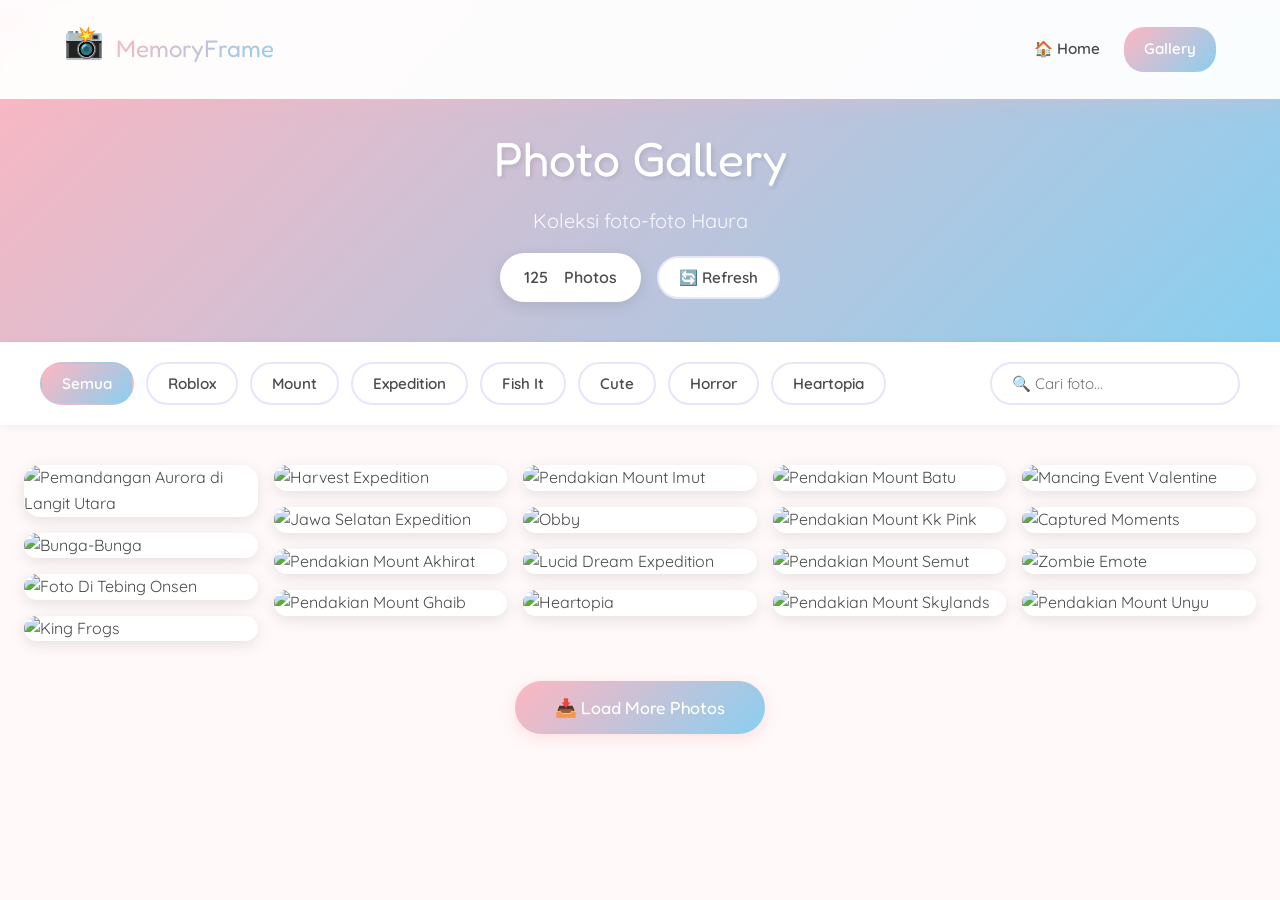
==== gallery.html @ 71f26bef "Add files via upload" ====
<!DOCTYPE html>
<html lang="id">
<head>
    <meta charset="UTF-8">
    <meta name="viewport" content="width=device-width, initial-scale=1.0">
    <title>MemoryFrame - Photo Gallery</title>
    <link rel="preconnect" href="https://fonts.googleapis.com">
    <link rel="preconnect" href="https://fonts.gstatic.com" crossorigin>
    <link href="https://fonts.googleapis.com/css2?family=Fredoka+One&family=Quicksand:wght@400;500;600;700&display=swap" rel="stylesheet">
    <link rel="stylesheet" href="css/style.css">
    <link rel="stylesheet" href="css/gallery.css">
    <!-- Audio Elements like home -->
    <audio id="bgMusic" loop preload="auto">
        <source src="audio/whitepetals.mp3" type="audio/mpeg">
        Your browser does not support the audio element.
    </audio>
</head>
<body>

    <!-- Floating Background -->
    <div class="bg-decoration">
        <div class="floating-element heart">❤</div>
        <div class="floating-element star">★</div>
        <div class="floating-element heart">💖</div>
        <div class="floating-element star">✨</div>
        <div class="floating-element heart">💕</div>
    </div>

    <!-- Header -->
    <header class="main-header">
        <div class="header-content">
            <div class="logo">
                <span class="logo-icon">📸</span>
                <h1 class="logo-text">MemoryFrame</h1>
            </div>
            <nav class="main-nav">
                <a href="main.html" class="nav-link">🏠 Home</a>
                <a href="gallery.html" class="nav-link nav-btn">Gallery</a>
            </nav>

        </div>
    </header>

    <!-- Gallery Header -->
    <section class="gallery-header">
        <div class="gallery-header-content">
            <h1>Photo Gallery</h1>
            <p>Koleksi foto-foto Haura</p>
            <div class="gallery-stats">
                <span id="totalPhotos">0</span> Photos
            </div>
            <button id="refreshBtn" class="refresh-btn" onclick="refreshGallery()">🔄 Refresh</button>
        </div>
    </section>

    <!-- Filter Buttons -->
    <section class="filter-section">
        <div class="filter-container">
            <button class="filter-btn active" data-filter="all">Semua</button>
            <button class="filter-btn" data-filter="roblox">Roblox</button>
            <button class="filter-btn" data-filter="mount">Mount</button>
            <button class="filter-btn" data-filter="expedition">Expedition</button>
            <button class="filter-btn" data-filter="fishit">Fish It</button>
            <button class="filter-btn" data-filter="cute">Cute</button>
            <button class="filter-btn" data-filter="horror">Horror</button>
            <button class="filter-btn" data-filter="heartopia">Heartopia</button>
            <div class="search-box">
                <input type="text" id="searchInput" placeholder="🔍 Cari foto...">
            </div>
        </div>
    </section>

    <!-- Pinterest-style Gallery -->
    <section class="pinterest-gallery">
        <div class="masonry-grid" id="masonryGrid">
        </div>
        
        <div class="load-more-container">
            <button id="loadMoreBtn" class="load-more-btn">
                📥 Load More Photos
            </button>
        </div>
        
        <div id="loadingIndicator" class="loading-indicator">
            <div class="loader"></div>
            <p>Memuat foto...</p>
        </div>
    </section>

    <!-- Photo Modal -->
    <div id="photoModal" class="photo-modal">
        <div class="photo-modal-content">
            <div class="photo-modal-body">
                <div class="photo-display">
                    <img id="modalPhoto" src="" alt="Photo">
                </div>
                <div class="photo-details">
                    <div class="photo-actions">
                        <!-- Future actions like share, download -->
                    </div>
                    <h3 id="modalTitle"></h3>
                    <div class="photo-date" id="modalDate"></div>
                    <div class="photo-caption" id="modalCaption"></div>
                    <button id="modalClose" class="modal-close-btn">×</button>
                </div>
            </div>
        </div>
    </div>

<script src="js/main.js"></script>
<script src="js/gallery-fixed.js"></script>

</body>
</html>
---- css/style.css ----
/* MemoryFrame - Main Stylesheet */
:root { --pastel-pink: #FFB6C1; --baby-blue: #89CFF0; --pastel-yellow: #FFFACD; --lavender: #E6E6FA; --mint-green: #98FB98; --soft-white: #FFF9F9; --dark-text: #4A4A4A; --light-text: #7A7A7A; --shadow-color: rgba(255, 182, 193, 0.3); }
* { margin: 0; padding: 0; box-sizing: border-box; }
html { scroll-behavior: smooth; }
body { font-family: 'Quicksand', sans-serif; background: var(--soft-white); color: var(--dark-text); line-height: 1.6; overflow-x: hidden; }
h1, h2, h3, h4 { font-family: 'Fredoka One', cursive; font-weight: 400; }
.bg-decoration { position: fixed; top: 0; left: 0; width: 100%; height: 100%; pointer-events: none; z-index: 0; overflow: hidden; }
.floating-element { position: absolute; font-size: 1.5rem; opacity: 0.6; animation: float 6s ease-in-out infinite; }
.floating-element.heart { color: var(--pastel-pink); }
.floating-element.star { color: var(--pastel-yellow); }
.floating-element.pixel-roblox { color: var(--baby-blue); font-family: monospace; }
@keyframes float { 0%, 100% { transform: translateY(0) rotate(0deg); } 50% { transform: translateY(-20px) rotate(10deg); } }
.sparkle { position: absolute; width: 10px; height: 10px; background: var(--pastel-yellow); border-radius: 50%; animation: sparkle 2s ease-in-out infinite; }
.sparkle-1 { top: 10%; left: 20%; }
.sparkle-2 { top: 30%; left: 80%; animation-delay: 0.5s; }
.sparkle-3 { top: 50%; left: 40%; animation-delay: 1s; }
.sparkle-4 { top: 70%; left: 60%; animation-delay: 1.5s; }
.sparkle-5 { top: 90%; left: 30%; animation-delay: 2s; }
@keyframes sparkle { 0%, 100% { opacity: 0; transform: scale(0); } 50% { opacity: 1; transform: scale(1); } }
.password-gate { min-height: 100vh; display: flex; align-items: center; justify-content: center; padding: 20px; background: linear-gradient(135deg, #E6E6FA 0%, #FFFACD 100%); }
.gate-card { background: rgba(255, 255, 255, 0.95); border-radius: 24px; padding: 48px; max-width: 480px; width: 100%; box-shadow: 0 20px 60px var(--shadow-color); position: relative; animation: cardAppear 0.6s ease-out; }
@keyframes cardAppear { from { opacity: 0; transform: translateY(30px); } to { opacity: 1; transform: translateY(0); } }
.corner-decor { position: absolute; font-size: 1.5rem; color: var(--pastel-pink); opacity: 0.6; }
.corner-decor.top-left { top: 16px; left: 16px; }
.corner-decor.top-right { top: 16px; right: 16px; transform: rotate(90deg); }
.corner-decor.bottom-left { bottom: 16px; left: 16px; transform: rotate(-90deg); }
.corner-decor.bottom-right { bottom: 16px; right: 16px; transform: rotate(180deg); }
.gate-content { text-align: center; }
.logo-section { margin-bottom: 32px; }
.logo-icon { font-size: 4rem; display: block; margin-bottom: 16px; animation: bounce 2s ease-in-out infinite; }
@keyframes bounce { 0%, 100% { transform: translateY(0); } 50% { transform: translateY(-10px); } }
.title { font-size: 2.5rem; background: linear-gradient(135deg, #FFB6C1 0%, #89CFF0 100%); -webkit-background-clip: text; -webkit-text-fill-color: transparent; background-clip: text; margin-bottom: 8px; }
.subtitle { color: var(--light-text); font-size: 1rem; font-weight: 500; }
.question-box { background: linear-gradient(135deg, #E6E6FA 0%, #FFFACD 100%); border-radius: 16px; padding: 24px; margin: 24px 0; border: 2px dashed var(--baby-blue); }
.question-label { display: block; font-size: 0.875rem; color: var(--light-text); margin-bottom: 8px; font-weight: 600; }
.question-text { font-family: 'Fredoka One', cursive; font-size: 2rem; }
.input-section { margin: 24px 0; }
.password-input { width: 100%; padding: 16px 24px; border: 2px solid var(--lavender); border-radius: 16px; font-size: 1rem; font-family: 'Quicksand', sans-serif; transition: all 0.3s ease; background: white; }
.password-input:focus { outline: none; border-color: var(--pastel-pink); box-shadow: 0 0 0 4px rgba(255, 182, 193, 0.2); }
.password-input::placeholder { color: var(--light-text); }
.unlock-btn { width: 100%; padding: 16px 32px; margin-top: 16px; background: linear-gradient(135deg, #FFB6C1 0%, #89CFF0 100%); border: none; border-radius: 16px; font-size: 1.1rem; font-family: 'Fredoka One', cursive; color: white; cursor: pointer; transition: all 0.3s ease; display: flex; align-items: center; justify-content: center; gap: 8px; }
.unlock-btn:hover { transform: translateY(-2px); box-shadow: 0 8px 24px var(--shadow-color); }
.error-message, .success-message { display: none; align-items: center; justify-content: center; gap: 8px; padding: 16px; border-radius: 12px; margin-top: 16px; }
.error-message { background: #FFE4E1; color: #D4605A; }
.success-message { background: #E0FFE0; color: #4CAF50; }
.error-message.show, .success-message.show { display: flex; }
@keyframes shake { 0%, 100% { transform: translateX(0); } 25% { transform: translateX(-10px); } 75% { transform: translateX(10px); } }
@keyframes scaleIn { from { transform: scale(0.8); opacity: 0; } to { transform: scale(1); opacity: 1; } }
.gate-footer { margin-top: 24px; padding-top: 24px; border-top: 1px solid var(--lavender); }
.footer-text { font-size: 0.875rem; color: var(--light-text); }

.auth-container { min-height: 100vh; display: flex; align-items: center; justify-content: center; padding: 20px; }
.auth-card { max-width: 420px; }
.auth-form { display: flex; flex-direction: column; gap: 16px; }
.form-group { display: flex; flex-direction: column; }
.form-group input { padding: 16px; border: 2px solid var(--lavender); border-radius: 12px; font-size: 1rem; transition: border-color 0.3s; }
.form-group input:focus { outline: none; border-color: var(--pastel-pink); }
.admin-checkbox { display: flex; align-items: center; gap: 8px; font-size: 0.9rem; color: var(--light-text); cursor: pointer; }
.auth-message { padding: 12px; border-radius: 8px; margin-top: 12px; text-align: center; }
.auth-message.loading { background: var(--mint-green); color: var(--dark-text); }
.auth-message.success { background: #E0FFE0; color: #4CAF50; }
.auth-message.error { background: #FFE4E1; color: #D4605A; }
.switch-link { text-align: center; color: var(--light-text); cursor: pointer; margin: 16px 0; font-size: 0.9rem; }
.switch-link:hover { color: var(--pastel-pink); }
.forgot-password { background: none; border: none; color: var(--baby-blue); font-size: 0.9rem; cursor: pointer; text-decoration: underline; align-self: center; }
.role-badge { padding: 4px 12px; border-radius: 20px; font-size: 0.8rem; font-weight: 600; }
.role-badge.admin { background: #FF6B81; color: white; }
.role-badge.user { background: var(--mint-green); color: var(--dark-text); }
.main-header { position: fixed; top: 0; left: 0; right: 0; background: rgba(255, 255, 255, 0.95); backdrop-filter: blur(10px); z-index: 1000; box-shadow: 0 2px 20px var(--shadow-color); }
.header-content { max-width: 1200px; margin: 0 auto; padding: 16px 24px; display: flex; align-items: center; justify-content: space-between; }
.logo { display: flex; align-items: center; gap: 12px; }
.logo-icon { font-size: 2rem; }
.logo-text { font-size: 1.5rem; background: linear-gradient(135deg, #FFB6C1 0%, #89CFF0 100%); -webkit-background-clip: text; -webkit-text-fill-color: transparent; background-clip: text; }
.main-nav { display: flex; align-items: center; gap: 24px; }
.nav-link { text-decoration: none; color: var(--dark-text); font-weight: 600; font-size: 0.95rem; transition: all 0.3s ease; position: relative; }
.nav-link::after { content: ''; position: absolute; bottom: -4px; left: 0; width: 0; height: 2px; background: var(--pastel-pink); transition: width 0.3s ease; }
.nav-link:hover::after { width: 100%; }
.nav-link:hover { color: var(--pastel-pink); }
.nav-btn { background: linear-gradient(135deg, #FFB6C1 0%, #89CFF0 100%); color: white !important; padding: 10px 20px; border-radius: 20px; }
.nav-btn::after { display: none; }
.nav-btn:hover { transform: translateY(-2px); box-shadow: 0 4px 12px var(--shadow-color); }
.mobile-menu-btn { display: none; background: none; border: none; font-size: 1.5rem; cursor: pointer; }
.hero-section { min-height: 60vh; display: flex; align-items: center; justify-content: center; text-align: center; padding: 120px 24px 60px; background: linear-gradient(135deg, #E6E6FA 0%, #FFFACD 100%); position: relative; z-index: 1; }
.hero-content { max-width: 800px; }
.hero-title { font-size: 3rem; margin-bottom: 16px; background: linear-gradient(135deg, #FFB6C1 0%, #89CFF0 100%); -webkit-background-clip: text; -webkit-text-fill-color: transparent; background-clip: text; animation: fadeInUp 0.8s ease-out; }
.hero-subtitle { font-size: 1.25rem; color: var(--light-text); margin-bottom: 24px; animation: fadeInUp 0.8s ease-out 0.2s both; }
.hero-decoration { display: flex; justify-content: center; gap: 16px; animation: fadeInUp 0.8s ease-out 0.4s both; }
.hero-emoji { font-size: 2rem; animation: emojiFloat 3s ease-in-out infinite; }
.hero-emoji:nth-child(1) { animation-delay: 0s; }
.hero-emoji:nth-child(2) { animation-delay: 0.5s; }
.hero-emoji:nth-child(3) { animation-delay: 1s; }
.hero-emoji:nth-child(4) { animation-delay: 1.5s; }
.hero-emoji:nth-child(5) { animation-delay: 2s; }
@keyframes emojiFloat { 0%, 100% { transform: translateY(0); } 50% { transform: translateY(-10px); } }
@keyframes fadeInUp { from { opacity: 0; transform: translateY(20px); } to { opacity: 1; transform: translateY(0); } }
.section { padding: 80px 24px; position: relative; z-index: 1; }
.section-container { max-width: 1200px; margin: 0 auto; }
.section-header { text-align: center; margin-bottom: 48px; }
.section-title { font-size: 2.5rem; margin-bottom: 8px; }
.section-subtitle { color: var(--light-text); font-size: 1.1rem; }
.gallery-section { background: white; }
.gallery-grid { display: grid; grid-template-columns: repeat(auto-fill, minmax(300px, 1fr)); gap: 24px; }
.gallery-item { opacity: 0; transform: translateY(30px); transition: all 0.6s ease-out; }
.gallery-item.visible { opacity: 1; transform: translateY(0); }
.photo-frame { position: relative; border-radius: 16px; overflow: hidden; box-shadow: 0 8px 32px var(--shadow-color); cursor: pointer; transition: transform 0.3s ease; }
.photo-frame:hover { transform: translateY(-8px); }
.gallery-img { width: 100%; height: 250px; object-fit: cover; display: block; }
.photo-overlay { position: absolute; bottom: 0; left: 0; right: 0; background: linear-gradient(transparent, rgba(0, 0, 0, 0.7)); padding: 40px 16px 16px; transform: translateY(100%); transition: transform 0.3s ease; }
.photo-frame:hover .photo-overlay { transform: translateY(0); }
.photo-caption { color: white; font-weight: 600; text-align: center; }
.videos-section { background: linear-gradient(135deg, #E6E6FA 0%, #FFFACD 100%); }
.videos-grid { display: grid; grid-template-columns: repeat(auto-fill, minmax(400px, 1fr)); gap: 24px; }
.video-card { background: white; border-radius: 16px; overflow: hidden; box-shadow: 0 8px 32px var(--shadow-color); }
.video-placeholder { height: 250px; background: var(--lavender); display: flex; flex-direction: column; align-items: center; justify-content: center; gap: 16px; }
.video-icon { font-size: 4rem; }
.video-info { padding: 20px; }
.video-title { font-size: 1.25rem; margin-bottom: 8px; }
.video-date { color: var(--light-text); font-size: 0.875rem; }
.timeline-section { background: white; }
.timeline { position: relative; max-width: 800px; margin: 0 auto; }
.timeline::before { content: ''; position: absolute; left: 50%; transform: translateX(-50%); width: 4px; height: 100%; background: var(--lavender); border-radius: 2px; }
.timeline-item { position: relative; padding: 24px; width: 50%; opacity: 0; transform: translateY(30px); transition: all 0.6s ease-out; }
.timeline-item.visible { opacity: 1; transform: translateY(0); }
.timeline-item:nth-child(odd) { left: 0; text-align: right; }
.timeline-item:nth-child(even) { left: 50%; text-align: left; }
.timeline-marker { position: absolute; width: 20px; height: 20px; background: var(--pastel-pink); border-radius: 50%; top: 32px; border: 4px solid white; box-shadow: 0 2px 8px var(--shadow-color); }
.timeline-item:nth-child(odd) .timeline-marker { right: -10px; }
.timeline-item:nth-child(even) .timeline-marker { left: -10px; }
.timeline-content { background: white; padding: 24px; border-radius: 16px; box-shadow: 0 4px 20px var(--shadow-color); }
.timeline-date { font-size: 0.875rem; color: var(--pastel-pink); font-weight: 600; margin-bottom: 8px; }
.timeline-title { font-size: 1.25rem; margin-bottom: 8px; }
.timeline-desc { color: var(--light-text); font-size: 0.95rem; }
.polaroid-section { background: linear-gradient(135deg, #98FB98 0%, #89CFF0 100%); }
.polaroid-grid { display: grid; grid-template-columns: repeat(auto-fit, minmax(350px, 1fr)); gap: 40px; justify-items: center; }
.polaroid-card { background: white; padding: 24px; border-radius: 4px; box-shadow: 0 8px 32px rgba(0, 0, 0, 0.15); transform: rotate(-2deg); transition: all 0.3s ease; cursor: pointer; opacity: 0; max-width: 380px; position: relative; }
.polaroid-card.visible { opacity: 1; transform: translateY(0) rotate(-2deg); }
.polaroid-card:nth-child(even) { transform: rotate(2deg); }
.polaroid-card:nth-child(even).visible { transform: translateY(0) rotate(2deg); }
.polaroid-card:hover { transform: scale(1.05) rotate(0deg) !important; z-index: 10; box-shadow: 0 16px 48px rgba(0, 0, 0, 0.2); }
.polaroid-photo { width: 100%; max-width: 340px; height: auto; max-height: 420px; overflow: hidden; border-radius: 2px; background: #f0f0f0; }
.polaroid-photo img { width: 100%; height: auto; object-fit: contain; }
.polaroid-caption { position: relative; margin-top: 12px; text-align: center; }
.polaroid-caption p { font-family: 'Quicksand', sans-serif; font-size: 0.95rem; margin-bottom: 4px; }
.polaroid-date { font-size: 0.75rem; color: var(--light-text); }
.upload-section { background: white; }
.upload-form-container { max-width: 600px; margin: 0 auto; background: var(--soft-white); padding: 40px; border-radius: 24px; box-shadow: 0 8px 32px var(--shadow-color); }
.upload-form { display: flex; flex-direction: column; gap: 20px; }
.form-group { display: flex; flex-direction: column; gap: 8px; }
.form-group label { font-weight: 600; }
.form-group input, .form-group select, .form-group textarea { padding: 14px 18px; border: 2px solid var(--lavender); border-radius: 12px; font-size: 1rem; font-family: 'Quicksand', sans-serif; transition: all 0.3s ease; background: white; }
.form-group input:focus, .form-group select:focus, .form-group textarea:focus { outline: none; border-color: var(--pastel-pink); box-shadow: 0 0 0 4px rgba(255, 182, 193, 0.2); }
.form-group textarea { resize: vertical; min-height: 100px; }
.submit-btn { padding: 16px 32px; background: linear-gradient(135deg, #FFB6C1 0%, #89CFF0 100%); border: none; border-radius: 16px; font-size: 1.1rem; font-family: 'Fredoka One', cursive; color: white; cursor: pointer; transition: all 0.3s ease; display: flex; align-items: center; justify-content: center; gap: 8px; }
.submit-btn:hover { transform: translateY(-2px); box-shadow: 0 8px 24px var(--shadow-color); }
.main-footer { background: var(--dark-text); color: white; padding: 48px 24px; text-align: center; position: relative; z-index: 1; }
.footer-text { font-size: 1.1rem; margin-bottom: 16px; }
.footer-decoration { display: flex; justify-content: center; gap: 16px; font-size: 1.5rem; margin-bottom: 16px; }
.footer-copyright { font-size: 0.875rem; opacity: 0.7; }
.modal { display: none; position: fixed; top: 0; left: 0; width: 100%; height: 100%; background: rgba(0, 0, 0, 0.7); z-index: 2000; align-items: center; justify-content: center; padding: 24px; }
.modal.show { display: flex; }
.modal-content { background: white; border-radius: 24px; max-width: 600px; width: 100%; max-height: 90vh; overflow-y: auto; position: relative; animation: modalIn 0.3s ease; }
@keyframes modalIn { from { opacity: 0; transform: scale(0.9); } to { opacity: 1; transform: scale(1); } }
.modal-close { position: absolute; top: 16px; right: 16px; font-size: 2rem; cursor: pointer; color: var(--light-text); z-index: 10; }
.modal-close:hover { color: var(--pastel-pink); }
.modal-body { padding: 24px; }
.modal-body img { width: 100%; border-radius: 16px; margin-bottom: 16px; }
.modal-info { margin-bottom: 16px; }
.modal-info h3 { font-size: 1.5rem; margin-bottom: 8px; }
.modal-info p { color: var(--light-text); }
.modal-actions { display: flex; gap: 12px; margin-bottom: 24px; }
.action-btn { flex: 1; padding: 12px 20px; border: none; border-radius: 12px; font-family: 'Quicksand', sans-serif; font-weight: 600; font-size: 1rem; cursor: pointer; transition: all 0.3s ease; }
.edit-btn { background: var(--baby-blue); color: white; }
.delete-btn { background: var(--pastel-pink); color: white; }
.action-btn:hover { transform: translateY(-2px); }
.comments-section { border-top: 1px solid var(--lavender); padding-top: 16px; }
.comments-section h4 { margin-bottom: 16px; }
.comments-list { max-height: 200px; overflow-y: auto; margin-bottom: 16px; }
.comment-item { padding: 12px; background: var(--soft-white); border-radius: 12px; margin-bottom: 8px; }
.add-comment { display: flex; gap: 8px; }
.add-comment input { flex: 1; padding: 12px 16px; border: 2px solid var(--lavender); border-radius: 12px; font-family: 'Quicksand', sans-serif; }
.add-comment button { padding: 12px 20px; background: var(--pastel-pink); border: none; border-radius: 12px; color: white; font-weight: 600; cursor: pointer; transition: all 0.3s ease; }
.add-comment button:hover { transform: translateY(-2px); }
.pinterest-home { background: linear-gradient(135deg, #FFF9F9 0%, #F0F8FF 100%); padding: 40px 24px 80px; }
.home-masonry { column-count: 5; column-gap: 16px; max-width: 1600px; margin: 0 auto; }
.home-pin { break-inside: avoid; margin-bottom: 16px; position: relative; border-radius: 20px; overflow: hidden; cursor: pointer; transition: transform 0.3s ease, box-shadow 0.3s ease; background: white; box-shadow: 0 4px 15px rgba(0,0,0,0.08); }
.home-pin:hover { transform: translateY(-8px); box-shadow: 0 16px 40px rgba(0,0,0,0.15); }
.home-pin img { width: 100%; display: block; transition: transform 0.4s ease; }
.home-pin:hover img { transform: scale(1.05); }
.home-pin-overlay { position: absolute; bottom: 0; left: 0; right: 0; background: linear-gradient(transparent, rgba(0,0,0,0.75)); padding: 50px 14px 14px; opacity: 0; transition: opacity 0.3s ease; }
.home-pin:hover .home-pin-overlay { opacity: 1; }
.home-pin-overlay .pin-title { color: white; font-weight: 600; font-size: 0.9rem; margin-bottom: 4px; }
.home-pin-overlay .pin-stats { display: flex; gap: 10px; color: white; font-size: 0.8rem; opacity: 0.9; }
.home-pin-like { position: absolute; top: 10px; right: 10px; width: 36px; height: 36px; border-radius: 50%; background: white; border: none; cursor: pointer; display: flex; align-items: center; justify-content: center; font-size: 1.1rem; opacity: 0; transform: scale(0.7); transition: all 0.3s ease; box-shadow: 0 2px 8px rgba(0,0,0,0.2); }
.home-pin:hover .home-pin-like { opacity: 1; transform: scale(1); }
.home-pin-like.liked { background: #FF6B81; color: white; }
@media (max-width: 1400px) { .home-masonry { column-count: 4; } }
@media (max-width: 1100px) { .home-masonry { column-count: 3; } }
@media (max-width: 768px) { .main-nav { display: none; } .main-nav.active { display: flex; flex-direction: column; position: absolute; top: 100%; left: 0; right: 0; background: white; padding: 24px; box-shadow: 0 8px 24px var(--shadow-color); } .mobile-menu-btn { display: block; } .hero-title { font-size: 2rem; } .section-title { font-size: 2rem; } .timeline::before { left: 20px; } .timeline-item { width: 100%; left: 0 !important; text-align: left !important; padding-left: 50px; } .timeline-marker { left: 10px !important; right: auto !important; } .gallery-grid, .videos-grid { grid-template-columns: 1fr; } .polaroid-grid { grid-template-columns: 1fr; } .gate-card { padding: 32px 24px; } .title { font-size: 2rem; } .home-masonry { column-count: 2; } }
@media (max-width: 480px) { .hero-title { font-size: 1.75rem; } .section { padding: 60px 16px; } .polaroid-card { transform: rotate(0deg) !important; } }

/* Bloom Loader Styles */
#bloom-loader {
    position: fixed;
    top: 0;
    left: 0;
    width: 100%;
    height: 100%;
    background: linear-gradient(135deg, #FFF9F9 0%, #E6E6FA 50%, #FFFACD 100%);
    display: flex;
    flex-direction: column;
    align-items: center;
    justify-content: center;
    z-index: 9999;
    transition: opacity 0.8s ease;
}

#bloom-loader.hidden {
    opacity: 0;
    pointer-events: none;
}

#bloom-loader .flower {
    position: relative;
    width: 120px;
    height: 120px;
    animation: bloom 2s ease-in-out infinite;
}

@keyframes bloom {
    0%, 100% { transform: scale(1) rotate(0deg); }
    50% { transform: scale(1.1) rotate(10deg); }
}

#bloom-loader .petal-wrap {
    position: absolute;
    width: 100%;
    height: 100%;
    top: 0;
    left: 0;
}

#bloom-loader .petal {
    position: absolute;
    width: 40px;
    height: 60px;
    background: linear-gradient(135deg, #FFB6C1 0%, #FF69B4 100%);
    border-radius: 50% 50% 50% 50% / 60% 60% 40% 40%;
    left: 50%;
    top: 50%;
    transform-origin: center bottom;
    box-shadow: 0 4px 15px rgba(255, 105, 180, 0.4);
}

#bloom-loader .petal-wrap.p1 .petal { transform: translate(-50%, -100%) rotate(0deg); animation: petalBloom 2s ease-in-out infinite; }
#bloom-loader .petal-wrap.p2 .petal { transform: translate(-50%, -100%) rotate(60deg); animation: petalBloom 2s ease-in-out infinite 0.1s; }
#bloom-loader .petal-wrap.p3 .petal { transform: translate(-50%, -100%) rotate(120deg); animation: petalBloom 2s ease-in-out infinite 0.2s; }
#bloom-loader .petal-wrap.p4 .petal { transform: translate(-50%, -100%) rotate(180deg); animation: petalBloom 2s ease-in-out infinite 0.3s; }
#bloom-loader .petal-wrap.p5 .petal { transform: translate(-50%, -100%) rotate(240deg); animation: petalBloom 2s ease-in-out infinite 0.4s; }
#bloom-loader .petal-wrap.p6 .petal { transform: translate(-50%, -100%) rotate(300deg); animation: petalBloom 2s ease-in-out infinite 0.5s; }

@keyframes petalBloom {
    0%, 100% { transform: translate(-50%, -100%) rotate(var(--rotate, 0deg)) scale(1); }
    50% { transform: translate(-50%, -100%) rotate(var(--rotate, 0deg)) scale(1.1); }
}

#bloom-loader .petal-wrap.p1 { --rotate: 0deg; }
#bloom-loader .petal-wrap.p2 { --rotate: 60deg; }
#bloom-loader .petal-wrap.p3 { --rotate: 120deg; }
#bloom-loader .petal-wrap.p4 { --rotate: 180deg; }
#bloom-loader .petal-wrap.p5 { --rotate: 240deg; }
#bloom-loader .petal-wrap.p6 { --rotate: 300deg; }

#bloom-loader .center {
    position: absolute;
    width: 40px;
    height: 40px;
    background: linear-gradient(135deg, #FFD700 0%, #FFA500 100%);
    border-radius: 50%;
    top: 50%;
    left: 50%;
    transform: translate(-50%, -50%);
    box-shadow: 0 2px 10px rgba(255, 165, 0, 0.5);
}

#bloom-loader .stem {
    position: absolute;
    width: 8px;
    height: 60px;
    background: linear-gradient(to bottom, #98FB98, #32CD32);
    bottom: -40px;
    left: 50%;
    transform: translateX(-50%);
    border-radius: 4px;
}

#bloom-loader .bloom-text {
    margin-top: 80px;
    text-align: center;
    animation: fadeInUp 0.8s ease-out;
}

#bloom-loader .bloom-text h1 {
    font-family: 'Fredoka One', cursive;
    font-size: 2.5rem;
    background: linear-gradient(135deg, #FFB6C1 0%, #89CFF0 50%, #98FB98 100%);
    -webkit-background-clip: text;
    -webkit-text-fill-color: transparent;
    background-clip: text;
    margin-bottom: 8px;
}

#bloom-loader .bloom-text p {
    font-family: 'Quicksand', sans-serif;
    color: #7A7A7A;
    font-size: 1rem;
}
---- css/gallery.css ----
/* Gallery Page Styles - Pinterest Style */
.gallery-header { padding: 120px 24px 40px; text-align: center; background: linear-gradient(135deg, #FFB6C1 0%, #89CFF0 100%); }
.gallery-header-content h1 { font-size: 3rem; margin-bottom: 8px; color: white; text-shadow: 2px 2px 4px rgba(0,0,0,0.1); }
.gallery-header-content p { font-size: 1.25rem; color: white; opacity: 0.9; margin-bottom: 16px; }
.gallery-stats { display: inline-flex; gap: 16px; background: white; padding: 12px 24px; border-radius: 30px; font-weight: 600; color: var(--dark-text); box-shadow: 0 4px 15px rgba(0,0,0,0.1); }
.filter-section { background: white; padding: 20px; position: sticky; top: 70px; z-index: 100; box-shadow: 0 2px 10px rgba(0,0,0,0.05); }
.filter-container { max-width: 1200px; margin: 0 auto; display: flex; flex-wrap: wrap; gap: 12px; align-items: center; justify-content: center; }
.filter-btn { padding: 10px 20px; border: 2px solid var(--lavender); border-radius: 25px; background: white; font-family: 'Quicksand', sans-serif; font-weight: 600; font-size: 0.95rem; cursor: pointer; transition: all 0.3s ease; color: var(--dark-text); }
.filter-btn:hover { border-color: var(--pastel-pink); color: var(--pastel-pink); }
.filter-btn.active { background: linear-gradient(135deg, #FFB6C1 0%, #89CFF0 100%); border-color: transparent; color: white; }
.search-box { margin-left: auto; }
.search-box input { padding: 10px 20px; border: 2px solid var(--lavender); border-radius: 25px; font-family: 'Quicksand', sans-serif; font-size: 0.95rem; width: 250px; transition: all 0.3s ease; }
.search-box input:focus { outline: none; border-color: var(--pastel-pink); width: 300px; }
.pinterest-gallery { padding: 40px 24px; max-width: 1600px; margin: 0 auto; }
.masonry-grid { column-count: 5; column-gap: 16px; }
.masonry-item { break-inside: avoid; margin-bottom: 16px; position: relative; border-radius: 16px; overflow: hidden; cursor: pointer; transition: transform 0.3s ease, box-shadow 0.3s ease; background: white; box-shadow: 0 4px 15px rgba(0,0,0,0.1); }
.masonry-item:hover { transform: translateY(-8px); box-shadow: 0 12px 30px rgba(0,0,0,0.2); }
.masonry-item img { width: 100%; display: block; transition: transform 0.3s ease; }
.masonry-item:hover img { transform: scale(1.05); }
.masonry-overlay { position: absolute; bottom: 0; left: 0; right: 0; background: linear-gradient(transparent, rgba(0,0,0,0.8)); padding: 60px 16px 16px; opacity: 0; transition: opacity 0.3s ease; }
.masonry-item:hover .masonry-overlay { opacity: 1; }
.masonry-overlay .overlay-title { color: white; font-weight: 600; font-size: 0.95rem; margin-bottom: 4px; }
.masonry-overlay .overlay-stats { display: flex; gap: 12px; color: white; font-size: 0.85rem; opacity: 0.9; }
.masonry-overlay .overlay-stats span { display: flex; align-items: center; gap: 4px; }
.load-more-container {
    display: flex;
    justify-content: center;
    align-items: center;
    margin-top: 40px;
}
.load-more-btn { padding: 16px 40px; background: linear-gradient(135deg, #FFB6C1 0%, #89CFF0 100%); border: none; border-radius: 30px; font-family: 'Fredoka One', cursive; font-size: 1.1rem; color: white; cursor: pointer; transition: all 0.3s ease; box-shadow: 0 4px 15px rgba(255, 182, 193, 0.4); }
.load-more-btn:hover { transform: translateY(-2px); box-shadow: 0 8px 25px rgba(255, 182, 193, 0.6); }
.load-more-btn:disabled { opacity: 0.6; cursor: not-allowed; }

.refresh-btn {
  padding: 10px 20px;
  border: 2px solid var(--lavender);
  border-radius: 25px;
  background: white;
  font-family: 'Quicksand', sans-serif;
  font-weight: 600;
  font-size: 0.95rem;
  cursor: pointer;
  transition: all 0.3s ease;
  color: var(--dark-text);
  margin-left: 12px;
}

.refresh-btn:hover {
  border-color: var(--pastel-pink);
  color: var(--pastel-pink);
  transform: rotate(180deg);
}
.loading-indicator { display: none; text-align: center; padding: 40px; }
.loading-indicator.show { display: block; }
.loader { width: 50px; height: 50px; border: 4px solid var(--lavender); border-top-color: var(--pastel-pink); border-radius: 50%; animation: spin 1s linear infinite; margin: 0 auto 16px; }
@keyframes spin { to { transform: rotate(360deg); } }
.photo-modal {
  display: none;
  position: fixed;
  top: 0;
  left: 0;
  width: 100%;
  height: 100%;
  background: rgba(0,0,0,0.8);
  z-index: 1000;
  align-items: center;
  justify-content: center;
  padding: 20px;
  box-sizing: border-box;
}
.photo-modal.show {
  display: flex;
}
.modal-close-btn {
  position: absolute;
  top: 20px;
  right: 20px;
  background: none;
  border: none;
  font-size: 2.5rem;
  cursor: pointer;
  color: white;
  z-index: 1001;
  padding: 0;
  width: 40px;
  height: 40px;
  display: flex;
  align-items: center;
  justify-content: center;
  border-radius: 50%;
  transition: background 0.3s;
}
.modal-close-btn:hover {
  background: rgba(255,255,255,0.2);
}
.photo-modal-content { max-width: 1100px; max-height: 90vh; overflow: hidden; }
.photo-modal-body { display: flex; height: 100%; max-height: 90vh; }
.photo-display { flex: 1; background: #1a1a1a; display: flex; align-items: center; justify-content: center; min-height: 400px; }
.photo-display img { max-width: 100%; max-height: 85vh; object-fit: contain; }
.photo-details { width: 400px; padding: 24px; overflow-y: auto; background: white; }
.photo-actions { display: flex; gap: 12px; margin-bottom: 20px; }
.photo-details h3 { font-size: 1.5rem; margin-bottom: 8px; }
.photo-date { color: var(--light-text); font-size: 0.9rem; margin-bottom: 16px; }
.photo-caption { color: var(--dark-text); line-height: 1.6; padding-bottom: 20px; border-bottom: 1px solid var(--lavender); margin-bottom: 20px; }
.upload-modal-content { max-width: 600px; }
.upload-modal-body { padding: 32px; }
.upload-modal-body h2 { text-align: center; margin-bottom: 24px; color: var(--dark-text); }
.upload-area { border: 3px dashed var(--lavender); border-radius: 16px; padding: 40px; text-align: center; cursor: pointer; transition: all 0.3s ease; margin-bottom: 20px; position: relative; overflow: hidden; }
.upload-area:hover { border-color: var(--pastel-pink); background: rgba(255, 182, 193, 0.05); }
.upload-area input { position: absolute; top: 0; left: 0; width: 100%; height: 100%; opacity: 0; cursor: pointer; }
.upload-placeholder .upload-icon { font-size: 4rem; display: block; margin-bottom: 12px; }
.upload-placeholder p { color: var(--light-text); }
.preview-area { display: grid; grid-template-columns: repeat(auto-fill, minmax(100px, 1fr)); gap: 12px; margin-bottom: 20px; }
.preview-item { position: relative; aspect-ratio: 1; border-radius: 12px; overflow: hidden; }
.preview-item img { width: 100%; height: 100%; object-fit: cover; }
.preview-item .remove-btn { position: absolute; top: 4px; right: 4px; width: 24px; height: 24px; border-radius: 50%; background: rgba(0,0,0,0.6); color: white; border: none; cursor: pointer; font-size: 0.75rem; }
@media (max-width: 1200px) { .masonry-grid { column-count: 4; } }
@media (max-width: 992px) { .masonry-grid { column-count: 3; } .photo-modal-body { flex-direction: column; } .photo-details { width: 100%; max-height: 50vh; } }
@media (max-width: 768px) { .masonry-grid { column-count: 2; } .filter-container { justify-content: flex-start; overflow-x: auto; flex-wrap: nowrap; padding-bottom: 8px; } .filter-btn { flex-shrink: 0; } .search-box { margin-left: 0; width: 100%; } .search-box input { width: 100%; } .gallery-header-content h1 { font-size: 2rem; } }
@media (max-width: 480px) { .masonry-grid { column-count: 2; column-gap: 12px; } .masonry-item { margin-bottom: 12px; } }
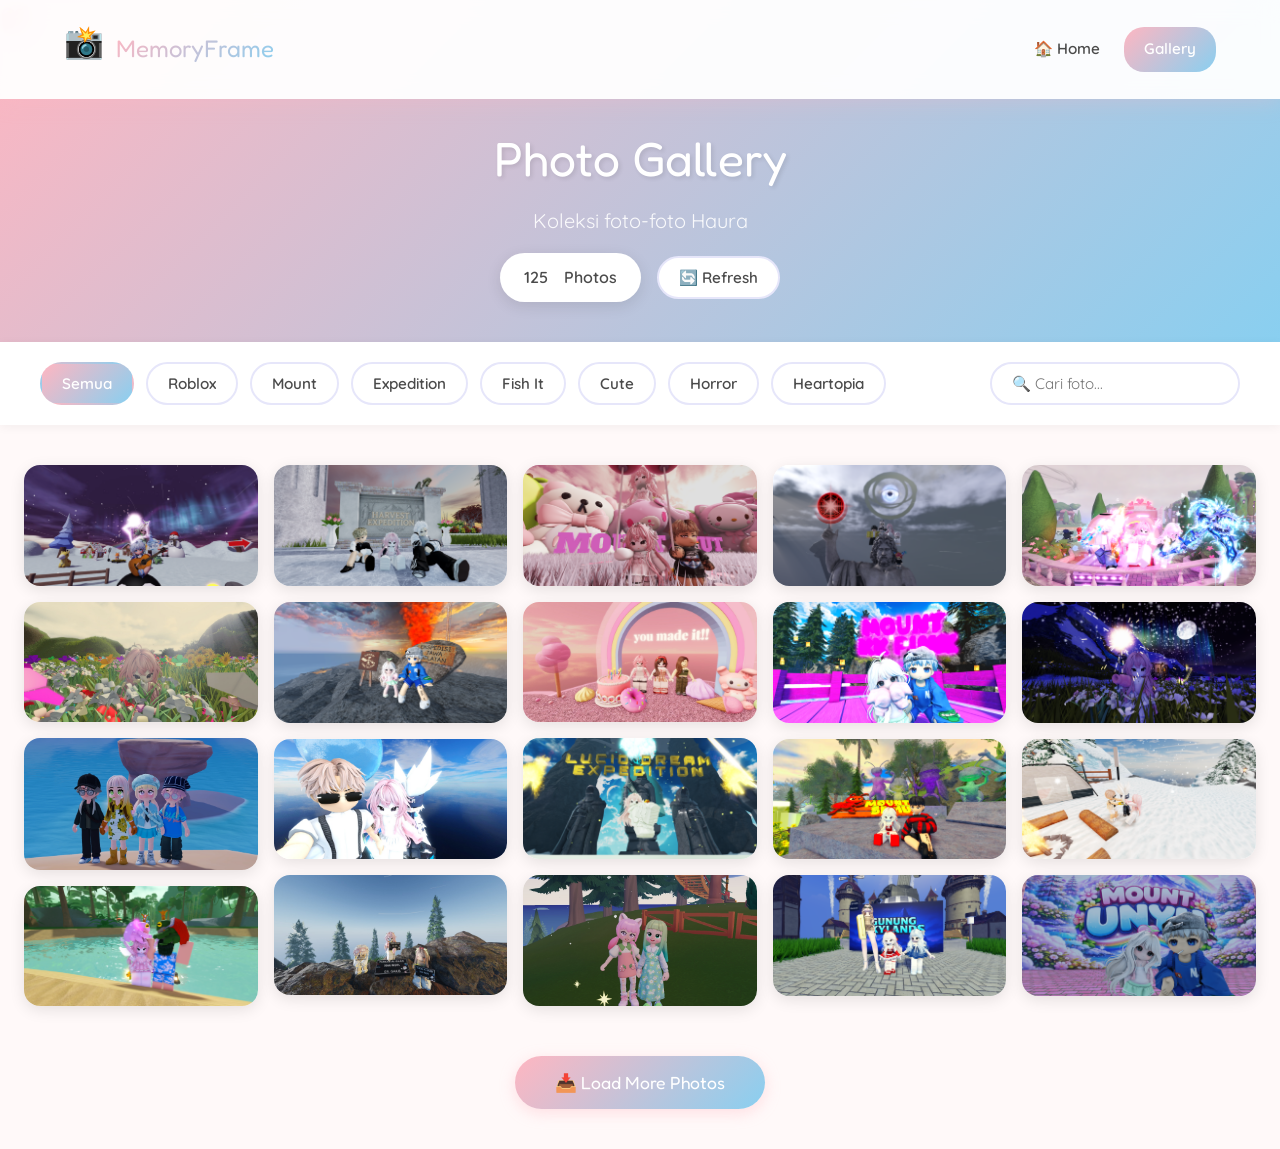
==== commit b8fccf2b: "Update gallery.html" ====
--- a/gallery.html
+++ b/gallery.html
@@ -37,6 +37,7 @@
                 <a href="main.html" class="nav-link">🏠 Home</a>
                 <a href="gallery.html" class="nav-link nav-btn">Gallery</a>
             </nav>
+            <button class="mobile-menu-btn" id="mobileMenuBtn">☰</button>
 
         </div>
     </header>
